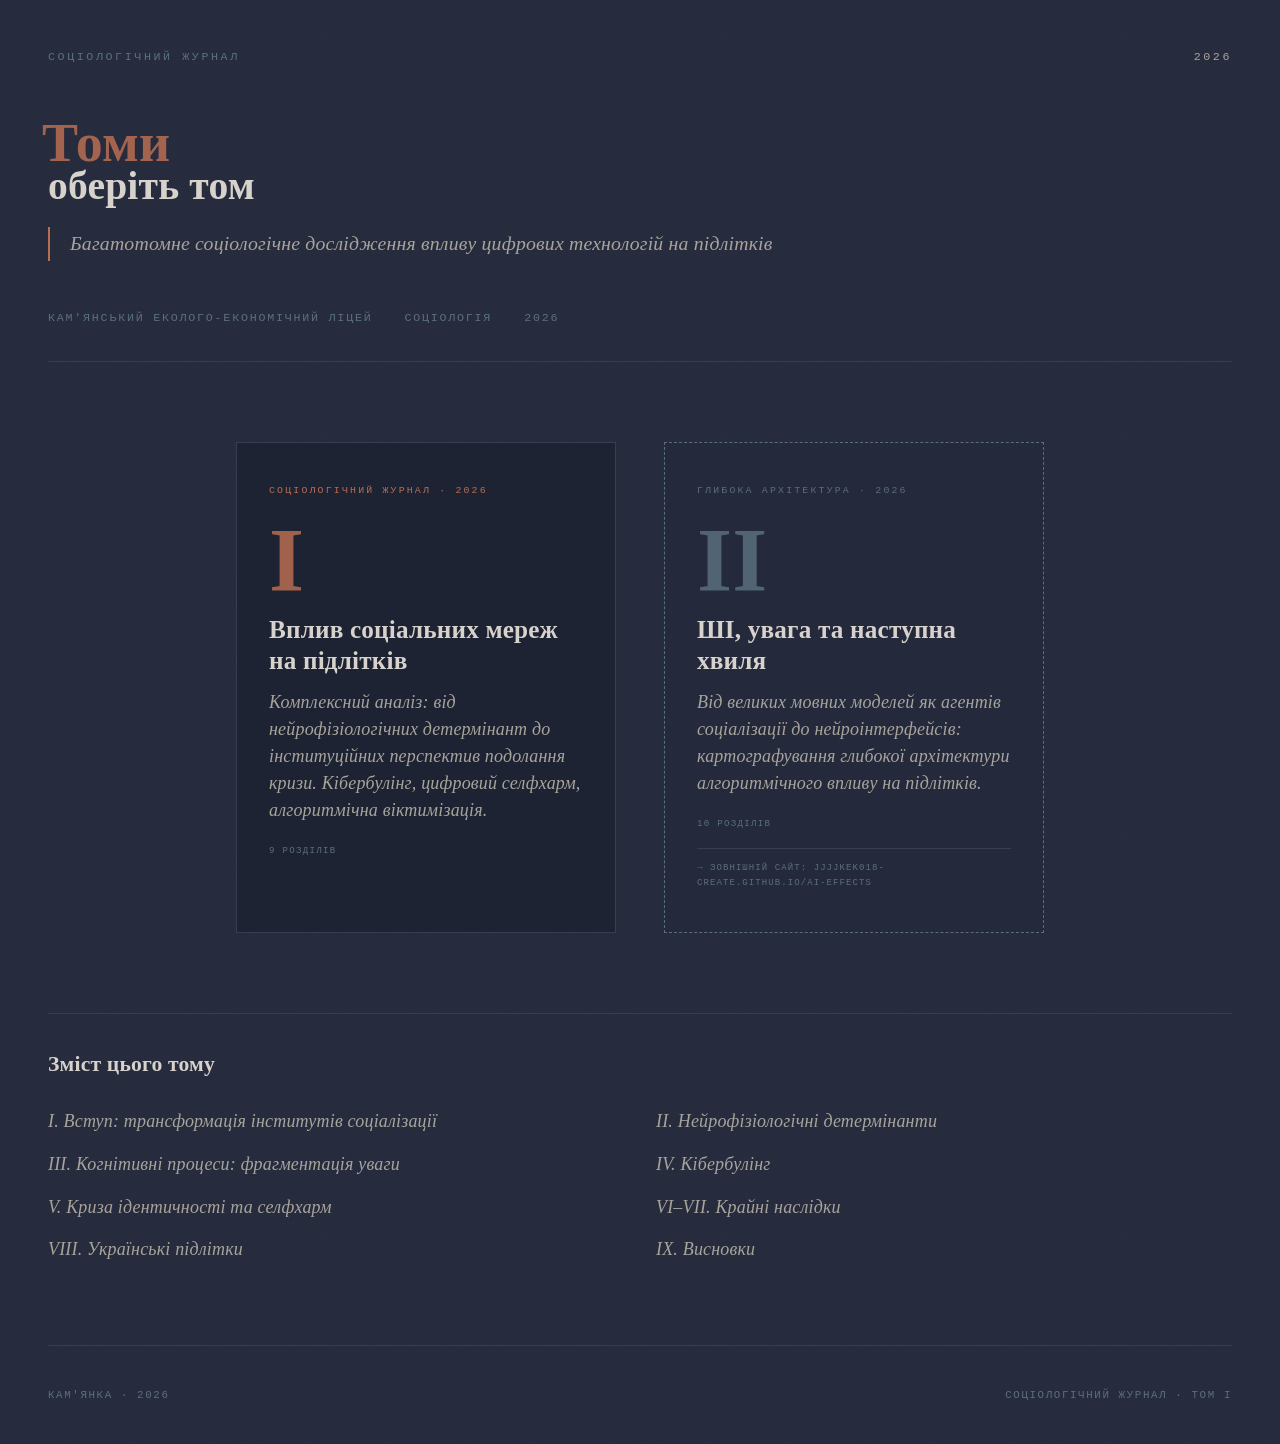
==== tome.html @ 4c8f09f4 "Add files via upload" ====
<!DOCTYPE html>
<html lang="uk">
<head>
    <meta charset="UTF-8">
    <meta name="viewport" content="width=device-width, initial-scale=1.0">
    <title>Соціологічний журнал — Усі томи</title>
    <link rel="stylesheet" href="style.css">
    <style>
        .tomes-grid {
            display: flex;
            gap: 48px;
            justify-content: center;
            margin: 80px 0;
            flex-wrap: wrap;
        }
        .tome-card {
            flex: 0 1 380px;
            padding: 40px 32px;
            text-decoration: none;
            position: relative;
            transition: all 0.2s ease;
            border: 1px solid var(--rule-color);
            background: var(--bg-tissue);
        }
        .tome-card:hover {
            transform: translateY(-4px);
            border-color: var(--accent-copper);
        }
        .tome-card-tag {
            font-family: 'Space Mono', monospace;
            font-size: 0.55rem;
            letter-spacing: 0.22em;
            text-transform: uppercase;
            color: var(--accent-copper);
            margin-bottom: 16px;
        }
        .tome-card-number {
            font-family: 'Lora', serif;
            font-size: 5rem;
            font-weight: 600;
            color: var(--accent-copper);
            line-height: 1;
            margin-bottom: 8px;
            opacity: 0.85;
        }
        .tome-card-title {
            font-family: 'Lora', serif;
            font-size: 1.4rem;
            font-weight: 600;
            color: var(--text-bone);
            margin-bottom: 12px;
            line-height: 1.25;
        }
        .tome-card-desc {
            font-family: 'Crimson Text', serif;
            font-size: 1rem;
            color: var(--text-bone-dim);
            font-style: italic;
            line-height: 1.5;
        }
        .tome-card-external {
            border-style: dashed;
            border-color: var(--accent-synaptic-blue);
            background: var(--bg-indigo-night);
        }
        .tome-card-external:hover {
            border-color: var(--accent-copper);
        }
        .tome-card-external .tome-card-tag {
            color: var(--accent-synaptic-blue);
        }
        .tome-external-note {
            font-family: 'Space Mono', monospace;
            font-size: 0.5rem;
            letter-spacing: 0.12em;
            text-transform: uppercase;
            color: var(--accent-synaptic-blue);
            margin-top: 16px;
            padding-top: 12px;
            border-top: 1px solid var(--rule-color);
        }
    </style>
</head>
<body>
    <div class="main-container">
        <header class="journal-header">
            <div class="journal-masthead">
                <span>Соціологічний журнал</span>
                <span>2026</span>
            </div>
            <div class="chapter-number" style="font-size: 3rem;">Томи</div>
            <h1 class="article-title">оберіть том</h1>
            <div class="article-subtitle">Багатотомне соціологічне дослідження впливу цифрових технологій на підлітків</div>
            <div class="article-meta">
                <span>Кам'янський еколого-економічний ліцей</span>
                <span>Соціологія</span>
                <span>2026</span>
            </div>
        </header>

        <div class="tomes-grid">
            <!-- Том I — on this site -->
            <a href="index.html" class="tome-card">
                <div class="tome-card-tag">Соціологічний журнал · 2026</div>
                <div class="tome-card-number">I</div>
                <div class="tome-card-title">Вплив соціальних мереж на підлітків</div>
                <div class="tome-card-desc">
                    Комплексний аналіз: від нейрофізіологічних детермінант до інституційних перспектив подолання кризи. Кібербулінг, цифровий селфхарм, алгоритмічна віктимізація.
                </div>
                <div style="font-family: 'Space Mono', monospace; font-size: 0.5rem; letter-spacing: 0.15em; color: var(--accent-synaptic-blue); margin-top: 20px; text-transform: uppercase;">
                    9 розділів
                </div>
            </a>

            <!-- Том II — on external site -->
            <a href="https://jjjjkek018-create.github.io/ai-effects/index.html" class="tome-card tome-card-external">
                <div class="tome-card-tag">Глибока архітектура · 2026</div>
                <div class="tome-card-number" style="color: var(--accent-synaptic-blue);">II</div>
                <div class="tome-card-title">ШІ, увага та наступна хвиля</div>
                <div class="tome-card-desc">
                    Від великих мовних моделей як агентів соціалізації до нейроінтерфейсів: картографування глибокої архітектури алгоритмічного впливу на підлітків.
                </div>
                <div style="font-family: 'Space Mono', monospace; font-size: 0.5rem; letter-spacing: 0.15em; color: var(--accent-synaptic-blue); margin-top: 20px; text-transform: uppercase;">
                    10 розділів
                </div>
                <div class="tome-external-note">
                    → зовнішній сайт: jjjjkek018-create.github.io/ai-effects
                </div>
            </a>
        </div>

        <!-- Add links back to chapters on this site -->
        <div style="margin-top: 64px; padding-top: 32px; border-top: 1px solid var(--rule-color);">
            <h2 style="font-family: 'Lora', serif; font-size: 1.2rem; font-weight: 600; color: var(--text-bone); margin-bottom: 24px;">
                Зміст цього тому
            </h2>
            <div style="display: grid; grid-template-columns: 1fr 1fr; gap: 12px 32px;">
                <a href="index.html" style="font-family: 'Crimson Text', serif; color: var(--text-bone-dim); text-decoration: none; font-style: italic;">I. Вступ: трансформація інститутів соціалізації</a>
                <a href="neurophysics.html" style="font-family: 'Crimson Text', serif; color: var(--text-bone-dim); text-decoration: none; font-style: italic;">II. Нейрофізіологічні детермінанти</a>
                <a href="attention.html" style="font-family: 'Crimson Text', serif; color: var(--text-bone-dim); text-decoration: none; font-style: italic;">III. Когнітивні процеси: фрагментація уваги</a>
                <a href="cyberbullying.html" style="font-family: 'Crimson Text', serif; color: var(--text-bone-dim); text-decoration: none; font-style: italic;">IV. Кібербулінг</a>
                <a href="identity_crisis.html" style="font-family: 'Crimson Text', serif; color: var(--text-bone-dim); text-decoration: none; font-style: italic;">V. Криза ідентичності та селфхарм</a>
                <a href="consequences.html" style="font-family: 'Crimson Text', serif; color: var(--text-bone-dim); text-decoration: none; font-style: italic;">VI–VII. Крайні наслідки</a>
                <a href="ukr_socialisation.html" style="font-family: 'Crimson Text', serif; color: var(--text-bone-dim); text-decoration: none; font-style: italic;">VIII. Українські підлітки</a>
                <a href="conclusions.html" style="font-family: 'Crimson Text', serif; color: var(--text-bone-dim); text-decoration: none; font-style: italic;">IX. Висновки</a>
            </div>
        </div>

        <footer class="journal-footer">
            <span>Кам'янка · 2026</span>
            <span>Соціологічний журнал · Том I</span>
        </footer>
    </div>
</body>
</html>
---- style.css ----
* {
  margin: 0;
  padding: 0;
  box-sizing: border-box;
}

@font-face {
  font-family: 'Lora';
  src: url('https://fonts.googleapis.com/css2?family=Lora:ital,wght@0,400;0,600;0,700;1,400;1,600&display=swap');
}

@font-face {
  font-family: 'Crimson Text';
  src: url('https://fonts.googleapis.com/css2?family=Crimson+Text:ital,wght@0,400;0,600;0,700;1,400;1,600;1,700&display=swap');
}

@font-face {
  font-family: 'Space Mono';
  src: url('https://fonts.googleapis.com/css2?family=Space+Mono:ital,wght@0,400;0,700;1,400;1,700&display=swap');
}

:root {
  --bg-indigo-night: #24293B;
  --bg-tissue: #1E2333;
  --text-bone: #D7D3CC;
  --text-bone-dim: #A8A49C;
  --accent-copper: #B86E52;
  --accent-synaptic-blue: #5A6F7D;
  --rule-color: #383E4F;
  --diagram-stroke: #4A5568;
  --paper-texture: url("data:image/svg+xml,%3Csvg width='400' height='400' xmlns='http://www.w3.org/2000/svg'%3E%3Cfilter id='noiseFilter'%3E%3CfeTurbulence type='fractalNoise' baseFrequency='0.65' numOctaves='3' stitchTiles='stitch'/%3E%3C/filter%3E%3Crect width='100%25' height='100%25' filter='url(%23noiseFilter)' opacity='0.03'/%3E%3C/svg%3E");
}

html {
  font-size: 18px;
  background-color: var(--bg-indigo-night);
  color: var(--text-bone);
  -webkit-font-smoothing: antialiased;
  -moz-osx-font-smoothing: grayscale;
}

body {
  background-color: var(--bg-indigo-night);
  background-image: var(--paper-texture);
  min-height: 100vh;
  font-family: 'Crimson Text', 'Georgia', 'Times New Roman', serif;
  font-weight: 400;
  line-height: 1.7;
  letter-spacing: 0.01em;
}

.main-container {
  max-width: 100%;  
  margin: 0 auto;
  padding: 0 48px; 
}
.journal-header {
  padding: 48px 0 32px 0;
  border-bottom: 1px solid var(--rule-color);
  margin-bottom: 64px;
  position: relative;
}

.journal-masthead {
  font-family: 'Space Mono', 'Courier New', monospace;
  font-size: 0.65rem;
  letter-spacing: 0.22em;
  text-transform: uppercase;
  color: var(--accent-synaptic-blue);
  margin-bottom: 48px;
  display: flex;
  justify-content: space-between;
}

.journal-masthead span:last-child {
  color: var(--text-bone-dim);
}

.chapter-number {
  font-family: 'Lora', 'Times New Roman', serif;
  font-size: 5.5rem;
  font-weight: 600;
  color: var(--accent-copper);
  line-height: 1;
  margin-bottom: -8px;
  opacity: 0.85;
  position: relative;
  left: -6px;
}

.article-title {
  font-family: 'Lora', 'Times New Roman', serif;
  font-weight: 600;
  font-size: 2.2rem;
  line-height: 1.25;
  color: var(--text-bone);
  margin-bottom: 16px;
}

.article-subtitle {
  font-family: 'Crimson Text', 'Georgia', serif;
  font-weight: 400;
  font-style: italic;
  font-size: 1.1rem;
  color: var(--text-bone-dim);
  border-left: 2px solid var(--accent-copper);
  padding-left: 20px;
  margin-bottom: 48px;
}

.article-meta {
  font-family: 'Space Mono', 'Courier New', monospace;
  font-size: 0.65rem;
  letter-spacing: 0.15em;
  text-transform: uppercase;
  color: var(--accent-synaptic-blue);
  display: flex;
  gap: 32px;
  flex-wrap: wrap;
}

.section-heading {
  font-family: 'Lora', 'Times New Roman', serif;
  font-weight: 600;
  font-size: 1.5rem;
  line-height: 1.3;
  color: var(--text-bone);
  margin-top: 56px;
  margin-bottom: 24px;
  padding-top: 32px;
  border-top: 1px solid var(--rule-color);
}

.section-heading:first-of-type {
  border-top: none;
  margin-top: 0;
  padding-top: 0;
}

p {
  margin-bottom: 20px;
  text-indent: 2em;
}

p:first-of-type {
  text-indent: 0;
}

p:first-of-type::first-letter {
  font-family: 'Lora', 'Times New Roman', serif;
  font-weight: 600;
  font-size: 3.4rem;
  float: left;
  line-height: 0.85;
  padding-right: 10px;
  padding-top: 4px;
  color: var(--accent-copper);
}

.stat-highlight {
  font-family: 'Space Mono', 'Courier New', monospace;
  font-size: 0.75rem;
  letter-spacing: 0.08em;
  text-transform: uppercase;
  color: var(--accent-copper);
  display: block;
  margin: 32px 0;
  padding: 16px 0;
  border-top: 1px solid var(--rule-color);
  border-bottom: 1px solid var(--rule-color);
}

.stat-highlight .stat-value {
  font-size: 2rem;
  font-weight: 700;
  display: block;
  line-height: 1.1;
  margin-bottom: 4px;
  color: var(--text-bone);
}

.neuro-diagram {
  margin: 48px 0;
  padding: 32px 0;
  border-top: 1px solid var(--rule-color);
  border-bottom: 1px solid var(--rule-color);
  position: relative;
}

.neuro-diagram-label {
  font-family: 'Space Mono', 'Courier New', monospace;
  font-size: 0.6rem;
  letter-spacing: 0.18em;
  text-transform: uppercase;
  color: var(--accent-synaptic-blue);
  margin-bottom: 20px;
}

.neuro-diagram svg {
  width: 100%;
  height: auto;
}

.neuro-diagram-caption {
  font-family: 'Space Mono', 'Courier New', monospace;
  font-size: 0.6rem;
  color: var(--text-bone-dim);
  margin-top: 16px;
  letter-spacing: 0.08em;
}

table {
  width: 100%;
  border-collapse: collapse;
  margin: 40px 0;
  font-size: 0.85rem;
}

thead th {
  font-family: 'Space Mono', 'Courier New', monospace;
  font-weight: 400;
  text-transform: uppercase;
  letter-spacing: 0.12em;
  font-size: 0.6rem;
  color: var(--accent-synaptic-blue);
  text-align: left;
  padding: 0 0 16px 0;
  border-bottom: 1px solid var(--rule-color);
}

tbody td {
  padding: 14px 0;
  border-bottom: 1px solid rgba(90, 111, 125, 0.15);
  color: var(--text-bone);
  vertical-align: top;
  line-height: 1.55;
}

tbody td:first-child {
  font-family: 'Lora', 'Times New Roman', serif;
  font-weight: 600;
  font-size: 0.9rem;
  padding-right: 24px;
  color: var(--text-bone);
  min-width: 160px;
}

tbody td:nth-child(2) {
  padding-right: 16px;
}

tbody td:nth-child(3) {
  color: var(--text-bone-dim);
}

.pull-quote {
  font-family: 'Lora', 'Times New Roman', serif;
  font-weight: 600;
  font-style: italic;
  font-size: 1.25rem;
  line-height: 1.45;
  color: var(--text-bone);
  margin: 48px 0;
  padding: 24px 0;
  border-top: 2px solid var(--accent-copper);
  border-bottom: 2px solid var(--accent-copper);
  text-align: center;
}

.pull-quote::before {
  content: '“ ';
  color: var(--accent-copper);
}

.pull-quote::after {
  content: ' ”';
  color: var(--accent-copper);
}

.footnote {
  font-family: 'Space Mono', 'Courier New', monospace;
  font-size: 0.6rem;
  color: var(--text-bone-dim);
  letter-spacing: 0.05em;
  line-height: 1.6;
  margin-top: 40px;
  padding-top: 24px;
  border-top: 1px solid var(--rule-color);
}

.footnote sup {
  color: var(--accent-copper);
  font-size: 0.7em;
  margin-right: 4px;
}

.journal-footer {
  margin-top: 80px;
  padding: 40px 0;
  border-top: 1px solid var(--rule-color);
  font-family: 'Space Mono', 'Courier New', monospace;
  font-size: 0.6rem;
  letter-spacing: 0.15em;
  text-transform: uppercase;
  color: var(--accent-synaptic-blue);
  display: flex;
  justify-content: space-between;
}

.image-frame {
  margin: 40px 0;
  border: 1px solid var(--rule-color);
  border-radius: 2px;
  padding: 8px;
  background: var(--bg-tissue);
}

.image-frame img {
  width: 100%;
  display: block;
  filter: grayscale(0.3) brightness(0.95) contrast(0.9);
  mix-blend-mode: luminosity;
  opacity: 0.85;
}

.image-frame-caption {
  font-family: 'Space Mono', 'Courier New', monospace;
  font-size: 0.6rem;
  color: var(--text-bone-dim);
  letter-spacing: 0.08em;
  margin-top: 8px;
  text-align: center;
}

ol.references {
  list-style: none;
  counter-reset: ref-counter;
  padding: 0;
  margin: 40px 0;
}

ol.references li {
  counter-increment: ref-counter;
  font-family: 'Space Mono', 'Courier New', monospace;
  font-size: 0.6rem;
  color: var(--text-bone-dim);
  letter-spacing: 0.05em;
  line-height: 1.7;
  margin-bottom: 8px;
  padding-left: 24px;
  position: relative;
}

ol.references li::before {
  content: '[' counter(ref-counter) ']';
  position: absolute;
  left: 0;
  color: var(--accent-copper);
  font-weight: 700;
}

em {
  font-style: italic;
  color: var(--text-bone);
}

strong {
  font-weight: 600;
  color: var(--accent-copper);
}

blockquote {
  margin: 32px 0;
  padding: 20px 24px;
  border-left: 3px solid var(--accent-synaptic-blue);
  background: var(--bg-tissue);
  font-style: italic;
  color: var(--text-bone-dim);
}

blockquote p {
  text-indent: 0;
  margin-bottom: 0;
}

@media (max-width: 640px) {
  .main-container {
    padding: 0 20px;
  }

  html {
    font-size: 16px;
  }

  .article-title {
    font-size: 1.6rem;
  }

  .chapter-number {
    font-size: 3.5rem;
    left: -2px;
  }

  .journal-masthead {
    flex-direction: column;
    gap: 4px;
  }

  thead th,
  tbody td {
    display: block;
    padding: 8px 0;
  }

  thead tr {
    display: none;
  }

  tbody tr {
    display: block;
    margin-bottom: 20px;
    border-bottom: 1px solid var(--rule-color);
  }

  tbody td:first-child {
    font-weight: 600;
    padding-bottom: 4px;
    min-width: auto;
  }

  tbody td:nth-child(2) {
    padding-right: 0;
  }

  .article-meta {
    gap: 12px;
  }
}

::selection {
  background: rgba(184, 110, 82, 0.35);
  color: var(--text-bone);
}

::-moz-selection {
  background: rgba(184, 110, 82, 0.35);
  color: var(--text-bone);
}

@media (min-width: 1400px) {
  .main-container {
    max-width: 1200px; 
  }
  
.chapter-navigation,
.chapter-navigation-bottom {
  display: flex;
  justify-content: space-between;
  align-items: center;
  padding: 24px 0;
  margin: 32px 0;
  border-top: 1px solid var(--rule-color);
  border-bottom: 1px solid var(--rule-color);
}

.nav-button {
  display: flex;
  flex-direction: column;
  text-decoration: none;
  color: var(--text-bone);
  max-width: 42%;
  transition: opacity 0.2s ease;
}

.nav-button:hover {
  opacity: 0.75;
}

.nav-button-back {
  align-items: flex-start;
}

.nav-button:not(.nav-button-back) {
  align-items: flex-end;
  margin-left: auto;
}

.nav-arrow {
  font-family: 'Space Mono', 'Courier New', monospace;
  font-size: 0.8rem;
  color: var(--accent-copper);
  margin-bottom: 4px;
}

.nav-label {
  font-family: 'Space Mono', 'Courier New', monospace;
  font-size: 0.6rem;
  letter-spacing: 0.12em;
  text-transform: uppercase;
  color: var(--accent-synaptic-blue);
  margin-bottom: 6px;
}

.nav-chapter {
  font-family: 'Crimson Text', 'Georgia', serif;
  font-size: 0.8rem;
  font-style: italic;
  line-height: 1.4;
  color: var(--text-bone-dim);
  }
}
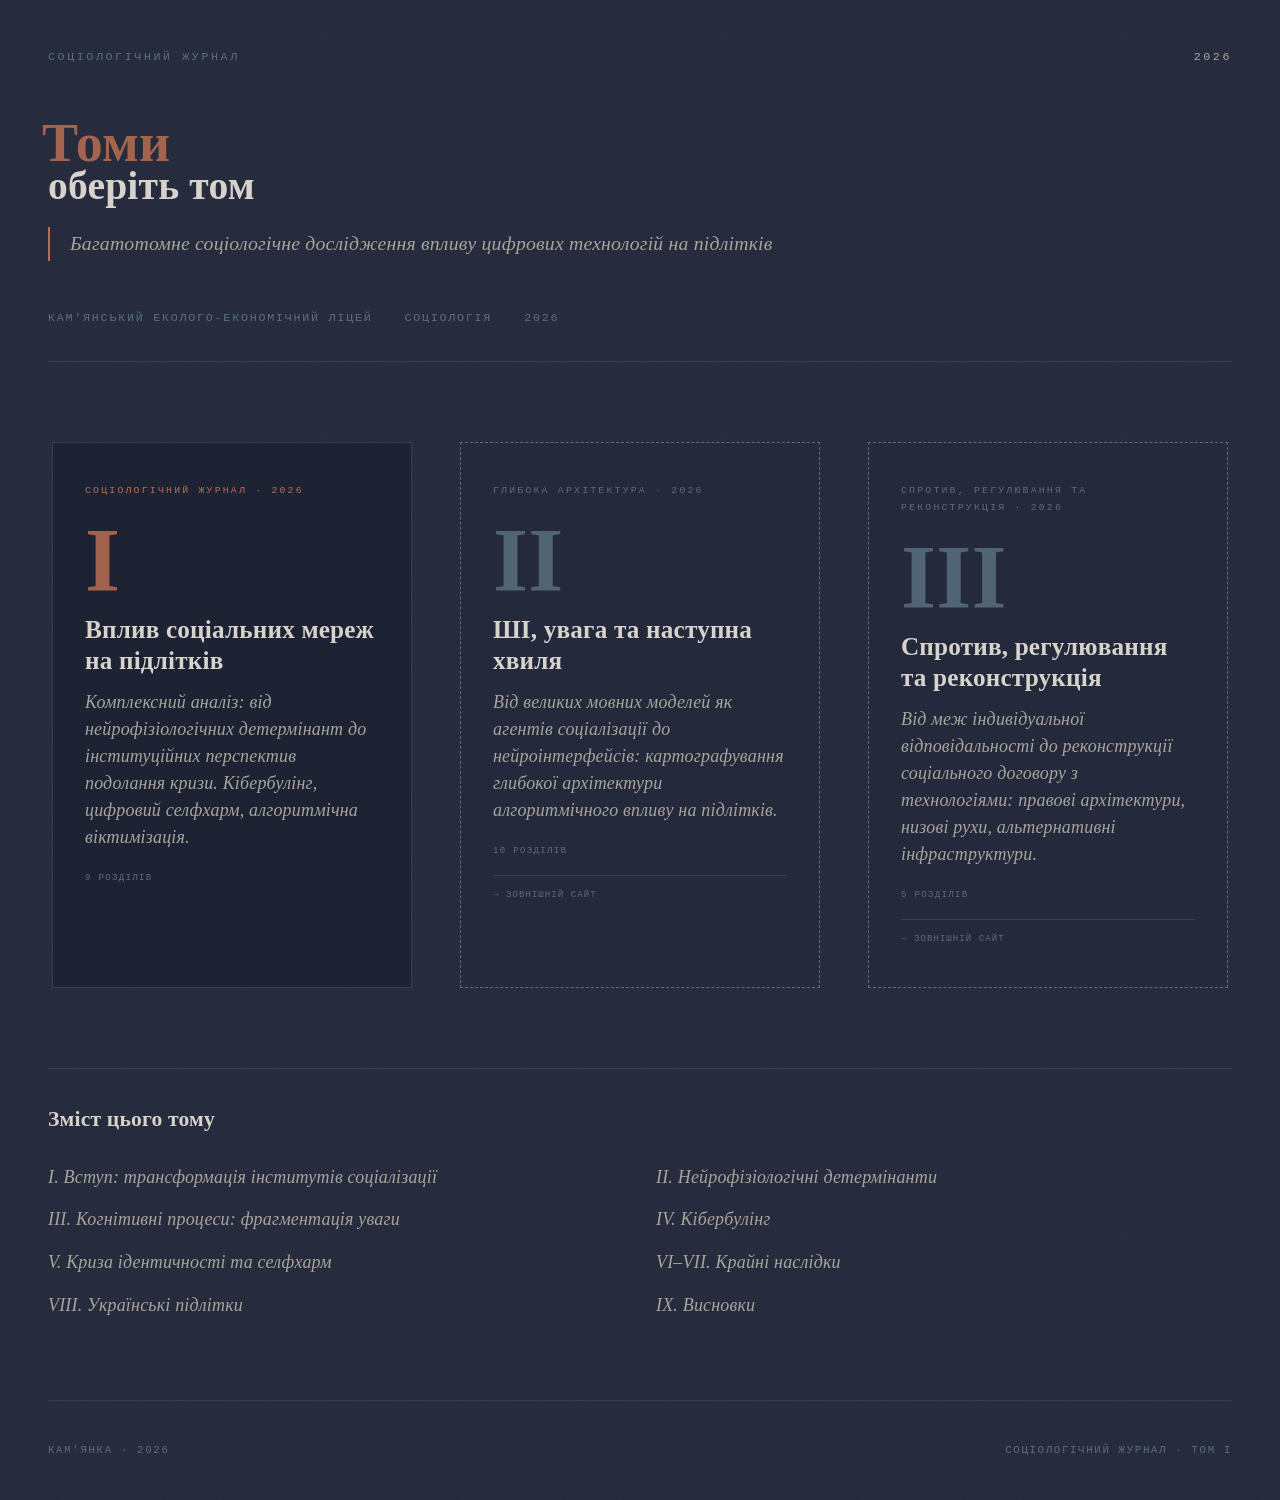
==== commit 718bacb6: "Add files via upload" ====
--- a/tome.html
+++ b/tome.html
@@ -14,7 +14,7 @@
             flex-wrap: wrap;
         }
         .tome-card {
-            flex: 0 1 380px;
+            flex: 0 1 360px;
             padding: 40px 32px;
             text-decoration: none;
             position: relative;
@@ -112,7 +112,7 @@
                 </div>
             </a>
 
-            <!-- Том II — on external site -->
+            <!-- Том II — external site -->
             <a href="https://jjjjkek018-create.github.io/ai-effects/index.html" class="tome-card tome-card-external">
                 <div class="tome-card-tag">Глибока архітектура · 2026</div>
                 <div class="tome-card-number" style="color: var(--accent-synaptic-blue);">II</div>
@@ -124,12 +124,28 @@
                     10 розділів
                 </div>
                 <div class="tome-external-note">
-                    → зовнішній сайт: jjjjkek018-create.github.io/ai-effects
+                    → зовнішній сайт
+                </div>
+            </a>
+
+            <!-- Том III — external site -->
+            <a href="https://jjjjkek018-create.github.io/resistance-reconstruction/index.html" class="tome-card tome-card-external">
+                <div class="tome-card-tag">Спротив, регулювання та реконструкція · 2026</div>
+                <div class="tome-card-number" style="color: var(--accent-synaptic-blue);">III</div>
+                <div class="tome-card-title">Спротив, регулювання та реконструкція</div>
+                <div class="tome-card-desc">
+                    Від меж індивідуальної відповідальності до реконструкції соціального договору з технологіями: правові архітектури, низові рухи, альтернативні інфраструктури.
+                </div>
+                <div style="font-family: 'Space Mono', monospace; font-size: 0.5rem; letter-spacing: 0.15em; color: var(--accent-synaptic-blue); margin-top: 20px; text-transform: uppercase;">
+                    5 розділів
+                </div>
+                <div class="tome-external-note">
+                    → зовнішній сайт
                 </div>
             </a>
         </div>
 
-        <!-- Add links back to chapters on this site -->
+        <!-- Table of contents for this volume -->
         <div style="margin-top: 64px; padding-top: 32px; border-top: 1px solid var(--rule-color);">
             <h2 style="font-family: 'Lora', serif; font-size: 1.2rem; font-weight: 600; color: var(--text-bone); margin-bottom: 24px;">
                 Зміст цього тому
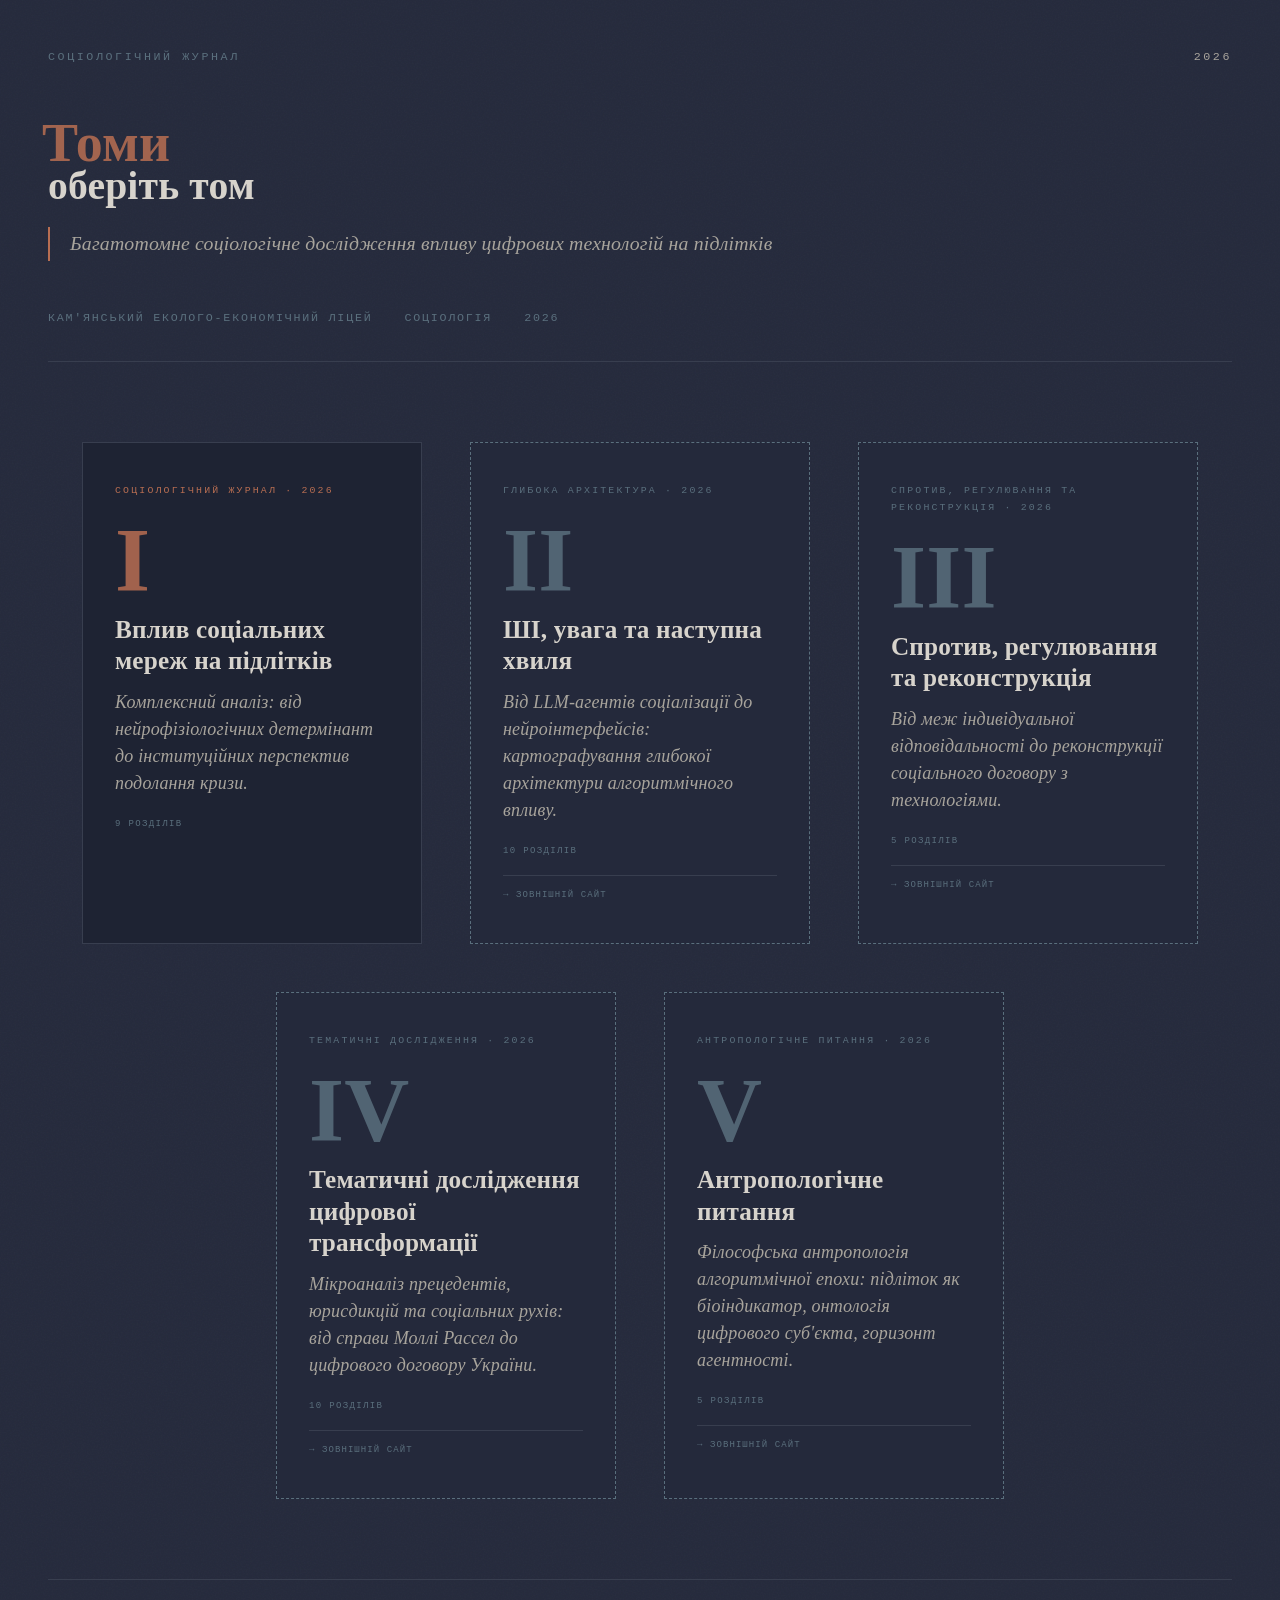
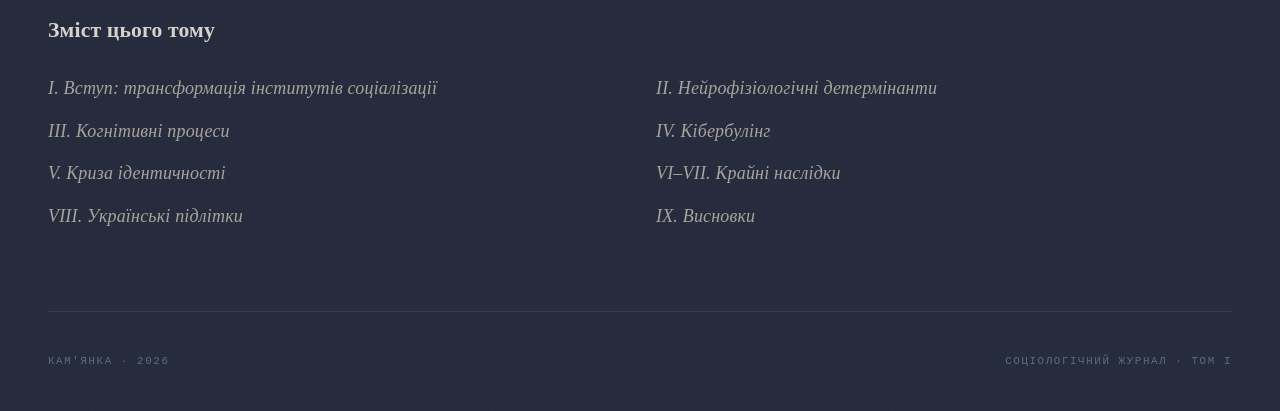
==== commit a8cfc86c: "Add files via upload" ====
--- a/tome.html
+++ b/tome.html
@@ -14,7 +14,7 @@
             flex-wrap: wrap;
         }
         .tome-card {
-            flex: 0 1 360px;
+            flex: 0 1 340px;
             padding: 40px 32px;
             text-decoration: none;
             position: relative;
@@ -105,57 +105,68 @@
                 <div class="tome-card-number">I</div>
                 <div class="tome-card-title">Вплив соціальних мереж на підлітків</div>
                 <div class="tome-card-desc">
-                    Комплексний аналіз: від нейрофізіологічних детермінант до інституційних перспектив подолання кризи. Кібербулінг, цифровий селфхарм, алгоритмічна віктимізація.
+                    Комплексний аналіз: від нейрофізіологічних детермінант до інституційних перспектив подолання кризи.
                 </div>
-                <div style="font-family: 'Space Mono', monospace; font-size: 0.5rem; letter-spacing: 0.15em; color: var(--accent-synaptic-blue); margin-top: 20px; text-transform: uppercase;">
-                    9 розділів
-                </div>
+                <div style="font-family: 'Space Mono', monospace; font-size: 0.5rem; letter-spacing: 0.15em; color: var(--accent-synaptic-blue); margin-top: 20px; text-transform: uppercase;">9 розділів</div>
             </a>
 
-            <!-- Том II — external site -->
+            <!-- Том II — external -->
             <a href="https://jjjjkek018-create.github.io/ai-effects/index.html" class="tome-card tome-card-external">
                 <div class="tome-card-tag">Глибока архітектура · 2026</div>
                 <div class="tome-card-number" style="color: var(--accent-synaptic-blue);">II</div>
                 <div class="tome-card-title">ШІ, увага та наступна хвиля</div>
                 <div class="tome-card-desc">
-                    Від великих мовних моделей як агентів соціалізації до нейроінтерфейсів: картографування глибокої архітектури алгоритмічного впливу на підлітків.
+                    Від LLM-агентів соціалізації до нейроінтерфейсів: картографування глибокої архітектури алгоритмічного впливу.
                 </div>
-                <div style="font-family: 'Space Mono', monospace; font-size: 0.5rem; letter-spacing: 0.15em; color: var(--accent-synaptic-blue); margin-top: 20px; text-transform: uppercase;">
-                    10 розділів
-                </div>
-                <div class="tome-external-note">
-                    → зовнішній сайт
-                </div>
+                <div style="font-family: 'Space Mono', monospace; font-size: 0.5rem; letter-spacing: 0.15em; color: var(--accent-synaptic-blue); margin-top: 20px; text-transform: uppercase;">10 розділів</div>
+                <div class="tome-external-note">→ зовнішній сайт</div>
             </a>
 
-            <!-- Том III — external site -->
+            <!-- Том III — external -->
             <a href="https://jjjjkek018-create.github.io/resistance-reconstruction/index.html" class="tome-card tome-card-external">
                 <div class="tome-card-tag">Спротив, регулювання та реконструкція · 2026</div>
                 <div class="tome-card-number" style="color: var(--accent-synaptic-blue);">III</div>
                 <div class="tome-card-title">Спротив, регулювання та реконструкція</div>
                 <div class="tome-card-desc">
-                    Від меж індивідуальної відповідальності до реконструкції соціального договору з технологіями: правові архітектури, низові рухи, альтернативні інфраструктури.
+                    Від меж індивідуальної відповідальності до реконструкції соціального договору з технологіями.
                 </div>
-                <div style="font-family: 'Space Mono', monospace; font-size: 0.5rem; letter-spacing: 0.15em; color: var(--accent-synaptic-blue); margin-top: 20px; text-transform: uppercase;">
-                    5 розділів
+                <div style="font-family: 'Space Mono', monospace; font-size: 0.5rem; letter-spacing: 0.15em; color: var(--accent-synaptic-blue); margin-top: 20px; text-transform: uppercase;">5 розділів</div>
+                <div class="tome-external-note">→ зовнішній сайт</div>
+            </a>
+
+            <!-- Том IV — external -->
+            <a href="https://jjjjkek018-create.github.io/case-studies/index.html" class="tome-card tome-card-external">
+                <div class="tome-card-tag">Тематичні дослідження · 2026</div>
+                <div class="tome-card-number" style="color: var(--accent-synaptic-blue);">IV</div>
+                <div class="tome-card-title">Тематичні дослідження цифрової трансформації</div>
+                <div class="tome-card-desc">
+                    Мікроаналіз прецедентів, юрисдикцій та соціальних рухів: від справи Моллі Рассел до цифрового договору України.
                 </div>
-                <div class="tome-external-note">
-                    → зовнішній сайт
+                <div style="font-family: 'Space Mono', monospace; font-size: 0.5rem; letter-spacing: 0.15em; color: var(--accent-synaptic-blue); margin-top: 20px; text-transform: uppercase;">10 розділів</div>
+                <div class="tome-external-note">→ зовнішній сайт</div>
+            </a>
+
+            <!-- Том V — external -->
+            <a href="https://jjjjkek018-create.github.io/anthropological-question/index.html" class="tome-card tome-card-external">
+                <div class="tome-card-tag">Антропологічне питання · 2026</div>
+                <div class="tome-card-number" style="color: var(--accent-synaptic-blue);">V</div>
+                <div class="tome-card-title">Антропологічне питання</div>
+                <div class="tome-card-desc">
+                    Філософська антропологія алгоритмічної епохи: підліток як біоіндикатор, онтологія цифрового суб'єкта, горизонт агентності.
                 </div>
+                <div style="font-family: 'Space Mono', monospace; font-size: 0.5rem; letter-spacing: 0.15em; color: var(--accent-synaptic-blue); margin-top: 20px; text-transform: uppercase;">5 розділів</div>
+                <div class="tome-external-note">→ зовнішній сайт</div>
             </a>
         </div>
 
-        <!-- Table of contents for this volume -->
         <div style="margin-top: 64px; padding-top: 32px; border-top: 1px solid var(--rule-color);">
-            <h2 style="font-family: 'Lora', serif; font-size: 1.2rem; font-weight: 600; color: var(--text-bone); margin-bottom: 24px;">
-                Зміст цього тому
-            </h2>
+            <h2 style="font-family: 'Lora', serif; font-size: 1.2rem; font-weight: 600; color: var(--text-bone); margin-bottom: 24px;">Зміст цього тому</h2>
             <div style="display: grid; grid-template-columns: 1fr 1fr; gap: 12px 32px;">
                 <a href="index.html" style="font-family: 'Crimson Text', serif; color: var(--text-bone-dim); text-decoration: none; font-style: italic;">I. Вступ: трансформація інститутів соціалізації</a>
                 <a href="neurophysics.html" style="font-family: 'Crimson Text', serif; color: var(--text-bone-dim); text-decoration: none; font-style: italic;">II. Нейрофізіологічні детермінанти</a>
-                <a href="attention.html" style="font-family: 'Crimson Text', serif; color: var(--text-bone-dim); text-decoration: none; font-style: italic;">III. Когнітивні процеси: фрагментація уваги</a>
+                <a href="attention.html" style="font-family: 'Crimson Text', serif; color: var(--text-bone-dim); text-decoration: none; font-style: italic;">III. Когнітивні процеси</a>
                 <a href="cyberbullying.html" style="font-family: 'Crimson Text', serif; color: var(--text-bone-dim); text-decoration: none; font-style: italic;">IV. Кібербулінг</a>
-                <a href="identity_crisis.html" style="font-family: 'Crimson Text', serif; color: var(--text-bone-dim); text-decoration: none; font-style: italic;">V. Криза ідентичності та селфхарм</a>
+                <a href="identity_crisis.html" style="font-family: 'Crimson Text', serif; color: var(--text-bone-dim); text-decoration: none; font-style: italic;">V. Криза ідентичності</a>
                 <a href="consequences.html" style="font-family: 'Crimson Text', serif; color: var(--text-bone-dim); text-decoration: none; font-style: italic;">VI–VII. Крайні наслідки</a>
                 <a href="ukr_socialisation.html" style="font-family: 'Crimson Text', serif; color: var(--text-bone-dim); text-decoration: none; font-style: italic;">VIII. Українські підлітки</a>
                 <a href="conclusions.html" style="font-family: 'Crimson Text', serif; color: var(--text-bone-dim); text-decoration: none; font-style: italic;">IX. Висновки</a>
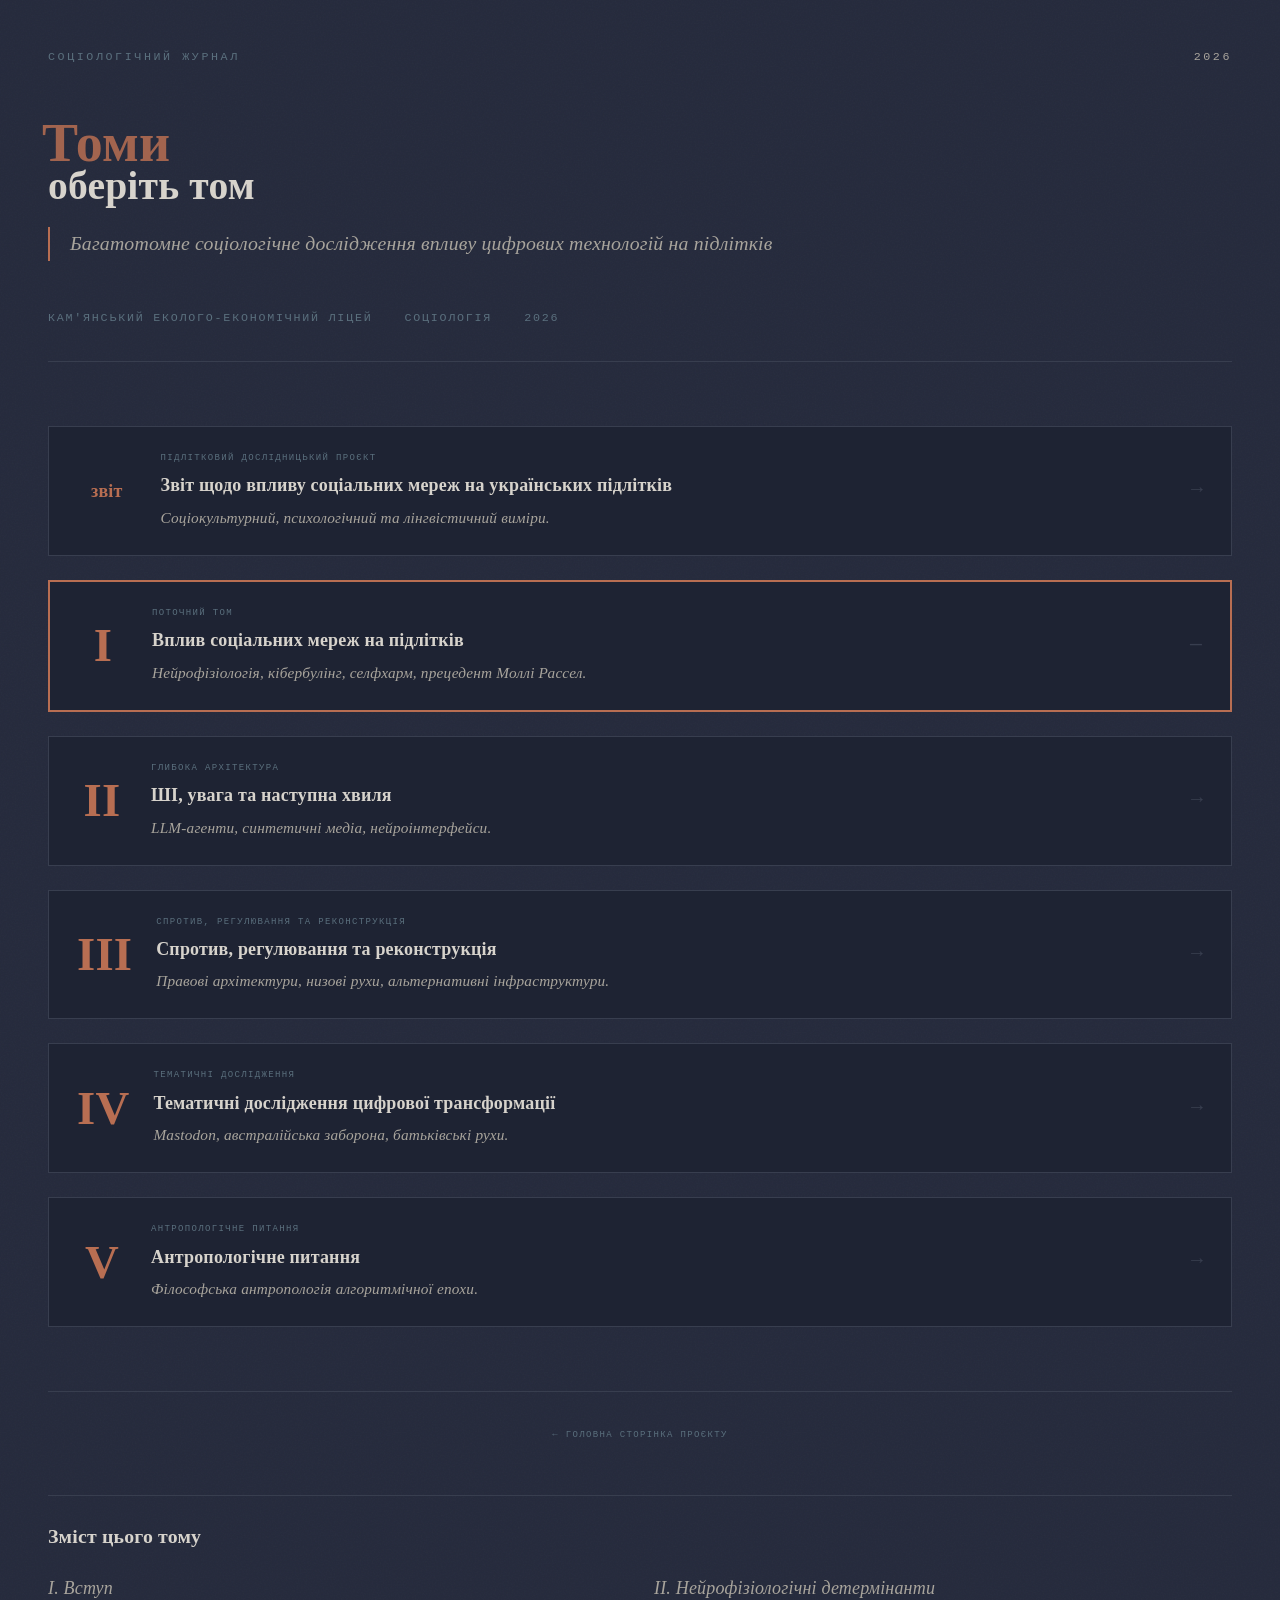
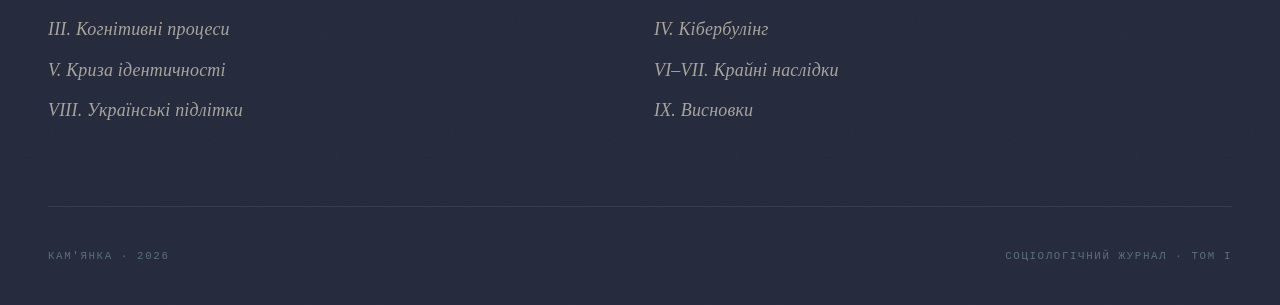
==== commit 65bc0afe: "Add files via upload" ====
--- a/tome.html
+++ b/tome.html
@@ -6,163 +6,68 @@
     <title>Соціологічний журнал — Усі томи</title>
     <link rel="stylesheet" href="style.css">
     <style>
-        .tomes-grid {
-            display: flex;
-            gap: 48px;
-            justify-content: center;
-            margin: 80px 0;
-            flex-wrap: wrap;
-        }
-        .tome-card {
-            flex: 0 1 340px;
-            padding: 40px 32px;
-            text-decoration: none;
-            position: relative;
-            transition: all 0.2s ease;
-            border: 1px solid var(--rule-color);
-            background: var(--bg-tissue);
-        }
-        .tome-card:hover {
-            transform: translateY(-4px);
-            border-color: var(--accent-copper);
-        }
-        .tome-card-tag {
-            font-family: 'Space Mono', monospace;
-            font-size: 0.55rem;
-            letter-spacing: 0.22em;
-            text-transform: uppercase;
-            color: var(--accent-copper);
-            margin-bottom: 16px;
-        }
-        .tome-card-number {
-            font-family: 'Lora', serif;
-            font-size: 5rem;
-            font-weight: 600;
-            color: var(--accent-copper);
-            line-height: 1;
-            margin-bottom: 8px;
-            opacity: 0.85;
-        }
-        .tome-card-title {
-            font-family: 'Lora', serif;
-            font-size: 1.4rem;
-            font-weight: 600;
-            color: var(--text-bone);
-            margin-bottom: 12px;
-            line-height: 1.25;
-        }
-        .tome-card-desc {
-            font-family: 'Crimson Text', serif;
-            font-size: 1rem;
-            color: var(--text-bone-dim);
-            font-style: italic;
-            line-height: 1.5;
-        }
-        .tome-card-external {
-            border-style: dashed;
-            border-color: var(--accent-synaptic-blue);
-            background: var(--bg-indigo-night);
-        }
-        .tome-card-external:hover {
-            border-color: var(--accent-copper);
-        }
-        .tome-card-external .tome-card-tag {
-            color: var(--accent-synaptic-blue);
-        }
-        .tome-external-note {
-            font-family: 'Space Mono', monospace;
-            font-size: 0.5rem;
-            letter-spacing: 0.12em;
-            text-transform: uppercase;
-            color: var(--accent-synaptic-blue);
-            margin-top: 16px;
-            padding-top: 12px;
-            border-top: 1px solid var(--rule-color);
-        }
+        .tomes-grid { display: flex; flex-direction: column; gap: 24px; margin: 64px 0; }
+        .tome-link { display: flex; align-items: center; gap: 24px; text-decoration: none; color: inherit; padding: 24px 28px; border: 1px solid var(--rule-color); background: var(--bg-tissue); transition: all 0.2s ease; }
+        .tome-link:hover { border-color: var(--accent-copper); transform: translateY(-2px); }
+        .tome-link.current { border-color: var(--accent-copper); border-width: 2px; }
+        .tome-num { font-family: 'Lora', serif; font-size: 2.6rem; font-weight: 600; color: var(--accent-copper); min-width: 50px; text-align: center; flex-shrink: 0; }
+        .tome-info { flex: 1; }
+        .tome-tag { font-family: 'Space Mono', monospace; font-size: 0.5rem; letter-spacing: 0.15em; text-transform: uppercase; color: var(--accent-synaptic-blue); margin-bottom: 4px; }
+        .tome-title { font-family: 'Lora', serif; font-size: 1rem; font-weight: 600; color: var(--text-bone); margin-bottom: 4px; }
+        .tome-desc { font-family: 'Crimson Text', serif; font-size: 0.85rem; font-style: italic; color: var(--text-bone-dim); }
+        .tome-arrow { font-family: 'Space Mono', monospace; font-size: 1.1rem; color: var(--rule-color); flex-shrink: 0; }
+        .tome-link:hover .tome-arrow { color: var(--accent-copper); }
+        .hub-back { text-align: center; margin-top: 32px; padding-top: 24px; border-top: 1px solid var(--rule-color); }
+        .hub-back a { font-family: 'Space Mono', monospace; font-size: 0.5rem; letter-spacing: 0.15em; text-transform: uppercase; color: var(--accent-synaptic-blue); text-decoration: none; }
+        .hub-back a:hover { color: var(--accent-copper); }
     </style>
 </head>
 <body>
     <div class="main-container">
         <header class="journal-header">
-            <div class="journal-masthead">
-                <span>Соціологічний журнал</span>
-                <span>2026</span>
-            </div>
+            <div class="journal-masthead"><span>Соціологічний журнал</span><span>2026</span></div>
             <div class="chapter-number" style="font-size: 3rem;">Томи</div>
             <h1 class="article-title">оберіть том</h1>
             <div class="article-subtitle">Багатотомне соціологічне дослідження впливу цифрових технологій на підлітків</div>
-            <div class="article-meta">
-                <span>Кам'янський еколого-економічний ліцей</span>
-                <span>Соціологія</span>
-                <span>2026</span>
-            </div>
+            <div class="article-meta"><span>Кам'янський еколого-економічний ліцей</span><span>Соціологія</span><span>2026</span></div>
         </header>
-
         <div class="tomes-grid">
-            <!-- Том I — on this site -->
-            <a href="index.html" class="tome-card">
-                <div class="tome-card-tag">Соціологічний журнал · 2026</div>
-                <div class="tome-card-number">I</div>
-                <div class="tome-card-title">Вплив соціальних мереж на підлітків</div>
-                <div class="tome-card-desc">
-                    Комплексний аналіз: від нейрофізіологічних детермінант до інституційних перспектив подолання кризи.
-                </div>
-                <div style="font-family: 'Space Mono', monospace; font-size: 0.5rem; letter-spacing: 0.15em; color: var(--accent-synaptic-blue); margin-top: 20px; text-transform: uppercase;">9 розділів</div>
+            <a href="https://jjjjkek018-create.github.io/report/index.html" class="tome-link">
+                <div class="tome-num" style="font-size: 1rem; background: var(--bg-tissue); padding: 8px 14px; min-width: auto;">звіт</div>
+                <div class="tome-info"><div class="tome-tag">Підлітковий дослідницький проєкт</div><div class="tome-title">Звіт щодо впливу соціальних мереж на українських підлітків</div><div class="tome-desc">Соціокультурний, психологічний та лінгвістичний виміри.</div></div>
+                <span class="tome-arrow">→</span>
             </a>
-
-            <!-- Том II — external -->
-            <a href="https://jjjjkek018-create.github.io/ai-effects/index.html" class="tome-card tome-card-external">
-                <div class="tome-card-tag">Глибока архітектура · 2026</div>
-                <div class="tome-card-number" style="color: var(--accent-synaptic-blue);">II</div>
-                <div class="tome-card-title">ШІ, увага та наступна хвиля</div>
-                <div class="tome-card-desc">
-                    Від LLM-агентів соціалізації до нейроінтерфейсів: картографування глибокої архітектури алгоритмічного впливу.
-                </div>
-                <div style="font-family: 'Space Mono', monospace; font-size: 0.5rem; letter-spacing: 0.15em; color: var(--accent-synaptic-blue); margin-top: 20px; text-transform: uppercase;">10 розділів</div>
-                <div class="tome-external-note">→ зовнішній сайт</div>
+            <a href="index.html" class="tome-link current">
+                <div class="tome-num">I</div>
+                <div class="tome-info"><div class="tome-tag">Поточний том</div><div class="tome-title">Вплив соціальних мереж на підлітків</div><div class="tome-desc">Нейрофізіологія, кібербулінг, селфхарм, прецедент Моллі Рассел.</div></div>
+                <span class="tome-arrow">—</span>
             </a>
-
-            <!-- Том III — external -->
-            <a href="https://jjjjkek018-create.github.io/resistance-reconstruction/index.html" class="tome-card tome-card-external">
-                <div class="tome-card-tag">Спротив, регулювання та реконструкція · 2026</div>
-                <div class="tome-card-number" style="color: var(--accent-synaptic-blue);">III</div>
-                <div class="tome-card-title">Спротив, регулювання та реконструкція</div>
-                <div class="tome-card-desc">
-                    Від меж індивідуальної відповідальності до реконструкції соціального договору з технологіями.
-                </div>
-                <div style="font-family: 'Space Mono', monospace; font-size: 0.5rem; letter-spacing: 0.15em; color: var(--accent-synaptic-blue); margin-top: 20px; text-transform: uppercase;">5 розділів</div>
-                <div class="tome-external-note">→ зовнішній сайт</div>
+            <a href="https://jjjjkek018-create.github.io/ai-effects/index.html" class="tome-link">
+                <div class="tome-num">II</div>
+                <div class="tome-info"><div class="tome-tag">Глибока архітектура</div><div class="tome-title">ШІ, увага та наступна хвиля</div><div class="tome-desc">LLM-агенти, синтетичні медіа, нейроінтерфейси.</div></div>
+                <span class="tome-arrow">→</span>
             </a>
-
-            <!-- Том IV — external -->
-            <a href="https://jjjjkek018-create.github.io/case-studies/index.html" class="tome-card tome-card-external">
-                <div class="tome-card-tag">Тематичні дослідження · 2026</div>
-                <div class="tome-card-number" style="color: var(--accent-synaptic-blue);">IV</div>
-                <div class="tome-card-title">Тематичні дослідження цифрової трансформації</div>
-                <div class="tome-card-desc">
-                    Мікроаналіз прецедентів, юрисдикцій та соціальних рухів: від справи Моллі Рассел до цифрового договору України.
-                </div>
-                <div style="font-family: 'Space Mono', monospace; font-size: 0.5rem; letter-spacing: 0.15em; color: var(--accent-synaptic-blue); margin-top: 20px; text-transform: uppercase;">10 розділів</div>
-                <div class="tome-external-note">→ зовнішній сайт</div>
+            <a href="https://jjjjkek018-create.github.io/resistance-reconstruction/index.html" class="tome-link">
+                <div class="tome-num">III</div>
+                <div class="tome-info"><div class="tome-tag">Спротив, регулювання та реконструкція</div><div class="tome-title">Спротив, регулювання та реконструкція</div><div class="tome-desc">Правові архітектури, низові рухи, альтернативні інфраструктури.</div></div>
+                <span class="tome-arrow">→</span>
             </a>
-
-            <!-- Том V — external -->
-            <a href="https://jjjjkek018-create.github.io/anthropological-question/index.html" class="tome-card tome-card-external">
-                <div class="tome-card-tag">Антропологічне питання · 2026</div>
-                <div class="tome-card-number" style="color: var(--accent-synaptic-blue);">V</div>
-                <div class="tome-card-title">Антропологічне питання</div>
-                <div class="tome-card-desc">
-                    Філософська антропологія алгоритмічної епохи: підліток як біоіндикатор, онтологія цифрового суб'єкта, горизонт агентності.
-                </div>
-                <div style="font-family: 'Space Mono', monospace; font-size: 0.5rem; letter-spacing: 0.15em; color: var(--accent-synaptic-blue); margin-top: 20px; text-transform: uppercase;">5 розділів</div>
-                <div class="tome-external-note">→ зовнішній сайт</div>
+            <a href="https://jjjjkek018-create.github.io/case-studies/index.html" class="tome-link">
+                <div class="tome-num">IV</div>
+                <div class="tome-info"><div class="tome-tag">Тематичні дослідження</div><div class="tome-title">Тематичні дослідження цифрової трансформації</div><div class="tome-desc">Mastodon, австралійська заборона, батьківські рухи.</div></div>
+                <span class="tome-arrow">→</span>
+            </a>
+            <a href="https://jjjjkek018-create.github.io/anthropological-question/index.html" class="tome-link">
+                <div class="tome-num">V</div>
+                <div class="tome-info"><div class="tome-tag">Антропологічне питання</div><div class="tome-title">Антропологічне питання</div><div class="tome-desc">Філософська антропологія алгоритмічної епохи.</div></div>
+                <span class="tome-arrow">→</span>
             </a>
         </div>
-
-        <div style="margin-top: 64px; padding-top: 32px; border-top: 1px solid var(--rule-color);">
-            <h2 style="font-family: 'Lora', serif; font-size: 1.2rem; font-weight: 600; color: var(--text-bone); margin-bottom: 24px;">Зміст цього тому</h2>
-            <div style="display: grid; grid-template-columns: 1fr 1fr; gap: 12px 32px;">
-                <a href="index.html" style="font-family: 'Crimson Text', serif; color: var(--text-bone-dim); text-decoration: none; font-style: italic;">I. Вступ: трансформація інститутів соціалізації</a>
+        <div class="hub-back"><a href="https://jjjjkek018-create.github.io">← головна сторінка проєкту</a></div>
+        <div style="margin-top: 48px; padding-top: 24px; border-top: 1px solid var(--rule-color);">
+            <h2 style="font-family: 'Lora', serif; font-size: 1.1rem; font-weight: 600; color: var(--text-bone); margin-bottom: 20px;">Зміст цього тому</h2>
+            <div style="display: grid; grid-template-columns: 1fr 1fr; gap: 10px 28px;">
+                <a href="index.html" style="font-family: 'Crimson Text', serif; color: var(--text-bone-dim); text-decoration: none; font-style: italic;">I. Вступ</a>
                 <a href="neurophysics.html" style="font-family: 'Crimson Text', serif; color: var(--text-bone-dim); text-decoration: none; font-style: italic;">II. Нейрофізіологічні детермінанти</a>
                 <a href="attention.html" style="font-family: 'Crimson Text', serif; color: var(--text-bone-dim); text-decoration: none; font-style: italic;">III. Когнітивні процеси</a>
                 <a href="cyberbullying.html" style="font-family: 'Crimson Text', serif; color: var(--text-bone-dim); text-decoration: none; font-style: italic;">IV. Кібербулінг</a>
@@ -172,11 +77,7 @@
                 <a href="conclusions.html" style="font-family: 'Crimson Text', serif; color: var(--text-bone-dim); text-decoration: none; font-style: italic;">IX. Висновки</a>
             </div>
         </div>
-
-        <footer class="journal-footer">
-            <span>Кам'янка · 2026</span>
-            <span>Соціологічний журнал · Том I</span>
-        </footer>
+        <footer class="journal-footer"><span>Кам'янка · 2026</span><span>Соціологічний журнал · Том I</span></footer>
     </div>
 </body>
 </html>
